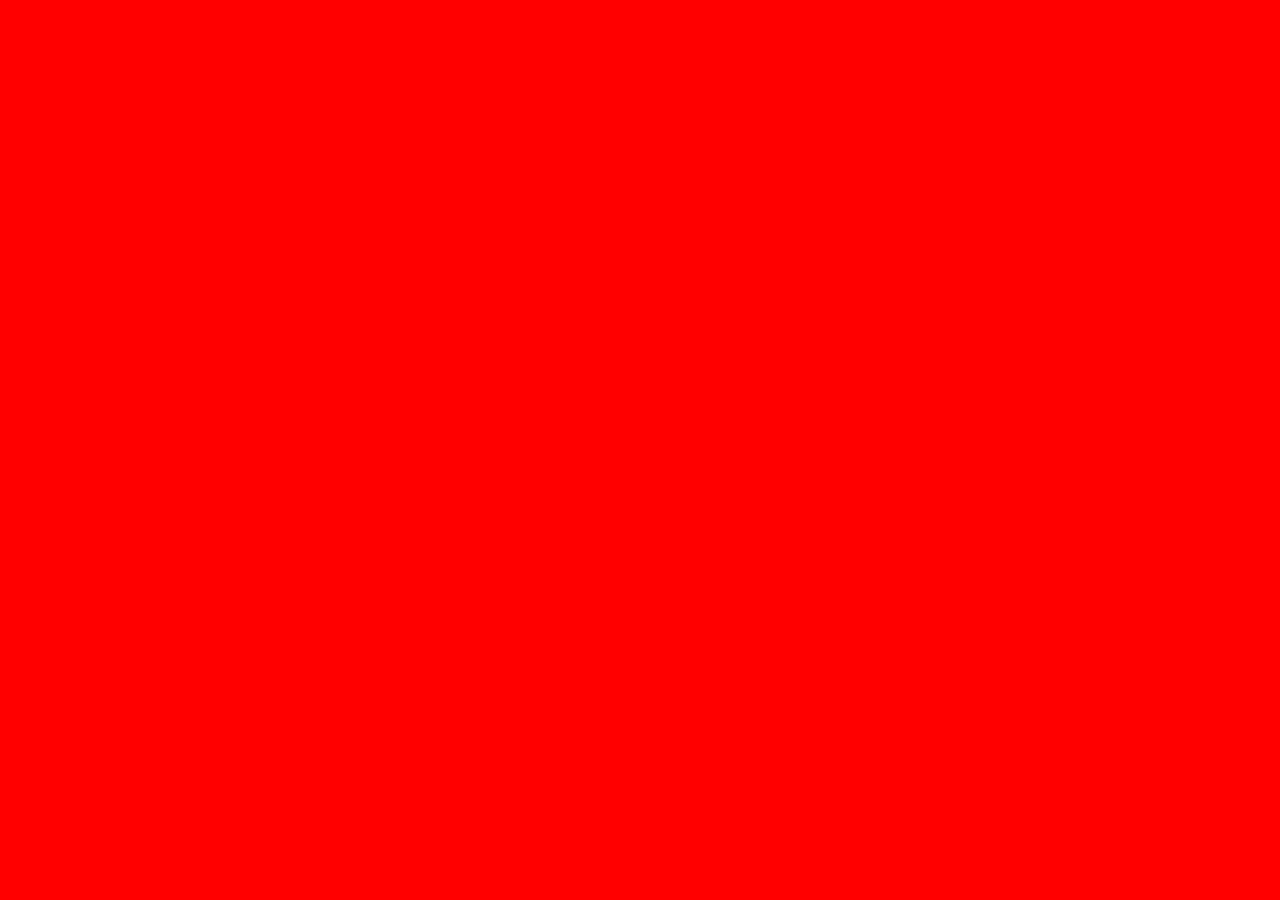
==== index.html @ 8cce42e2 "Initial commit" ====
<!DOCTYPE html>
<html lang="en">
<head>
    <meta charset="UTF-8">
    <meta name="viewport" content="width=device-width, initial-scale=1.0">
    <title>Document</title>
    <link rel="stylesheet" href="./assets/css/style.css">
</head>
<body>
    <script src="./assets/js/main.js"></script>
</body>
</html>
---- assets/css/style.css ----
body{
    background-color: red;
}
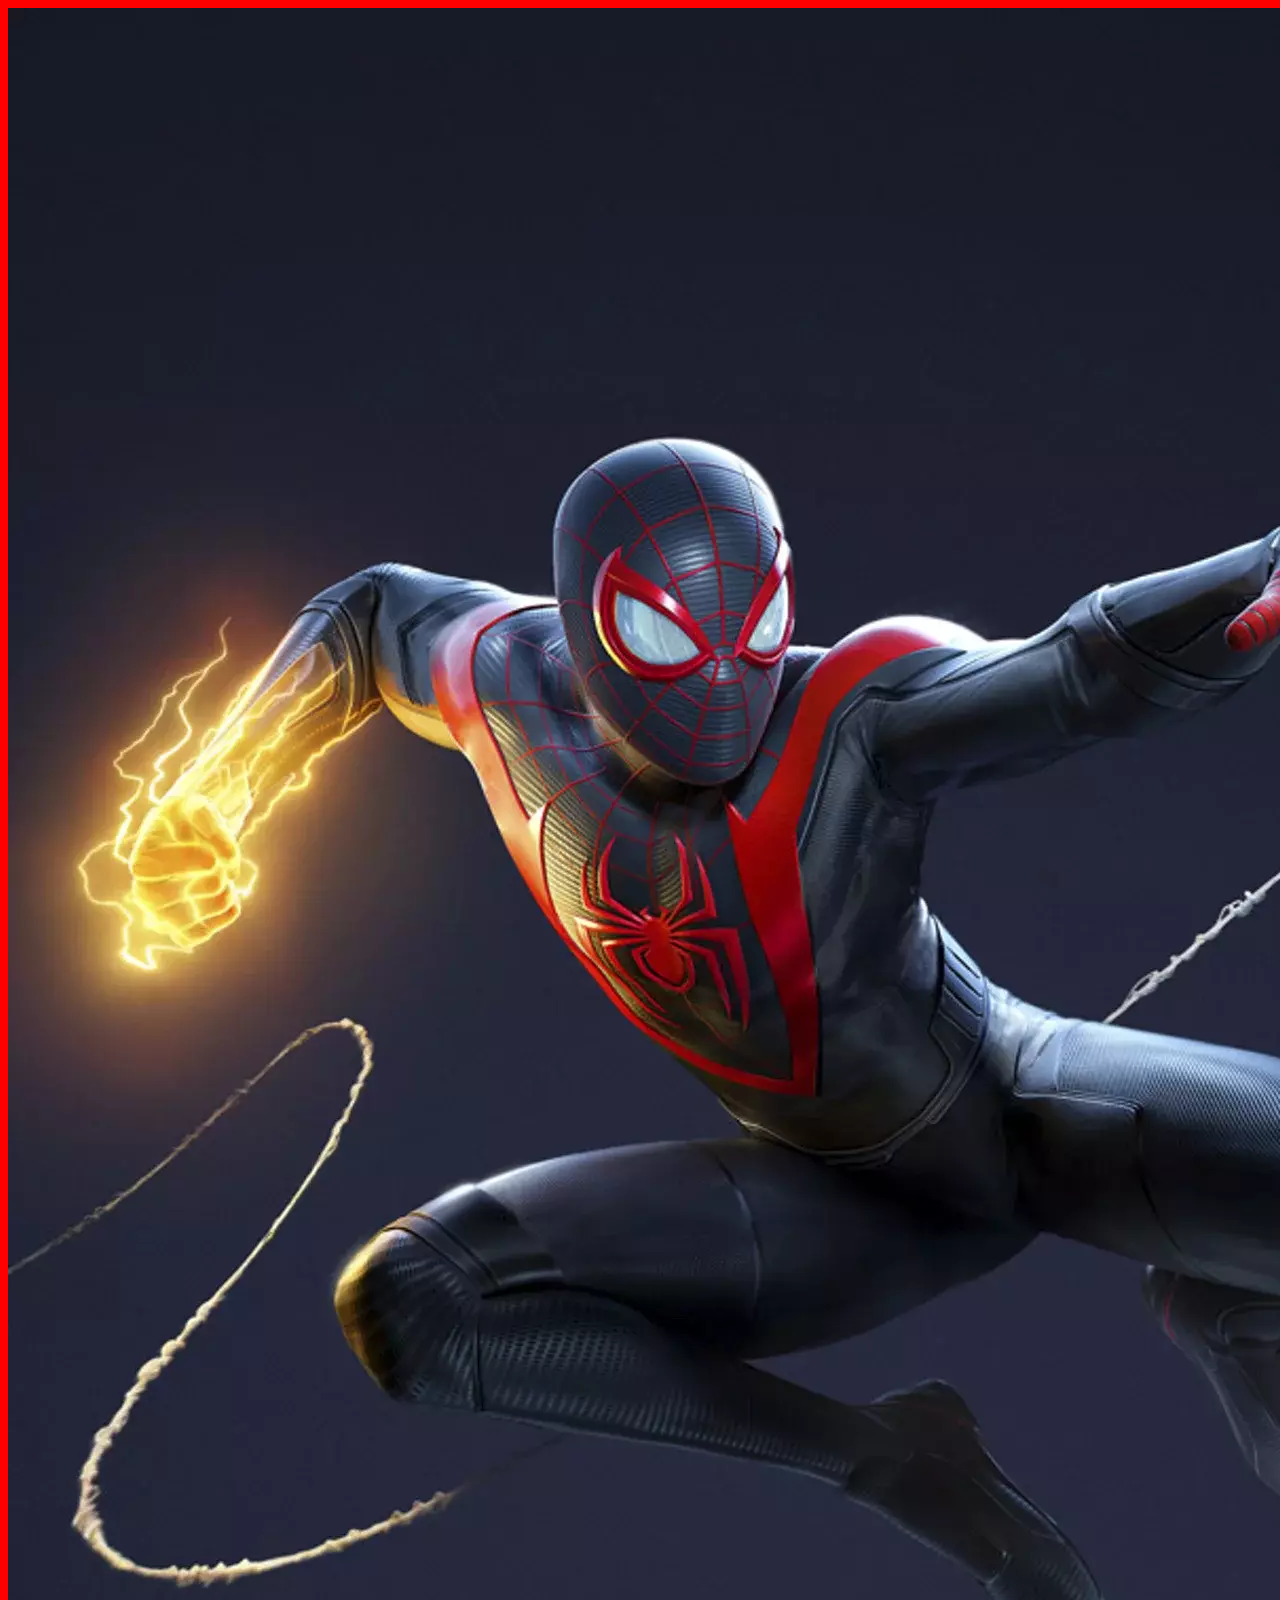
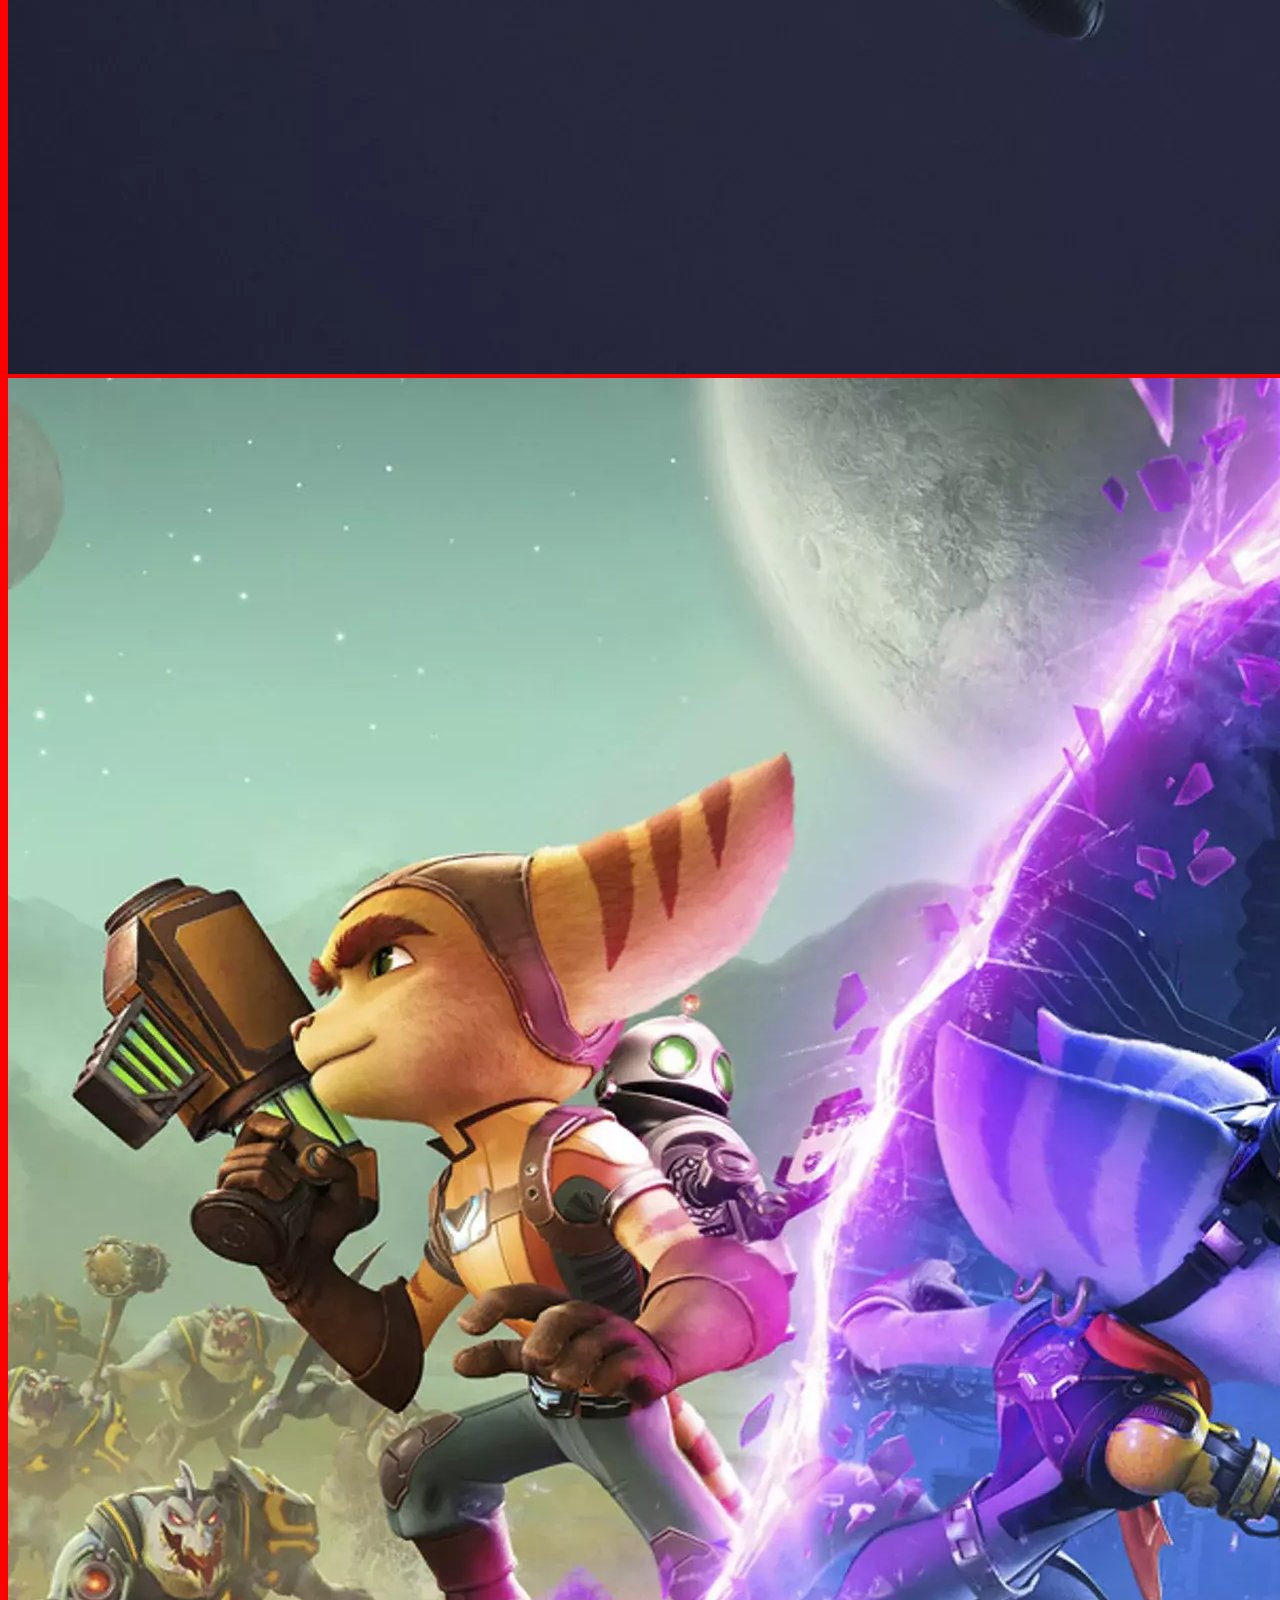
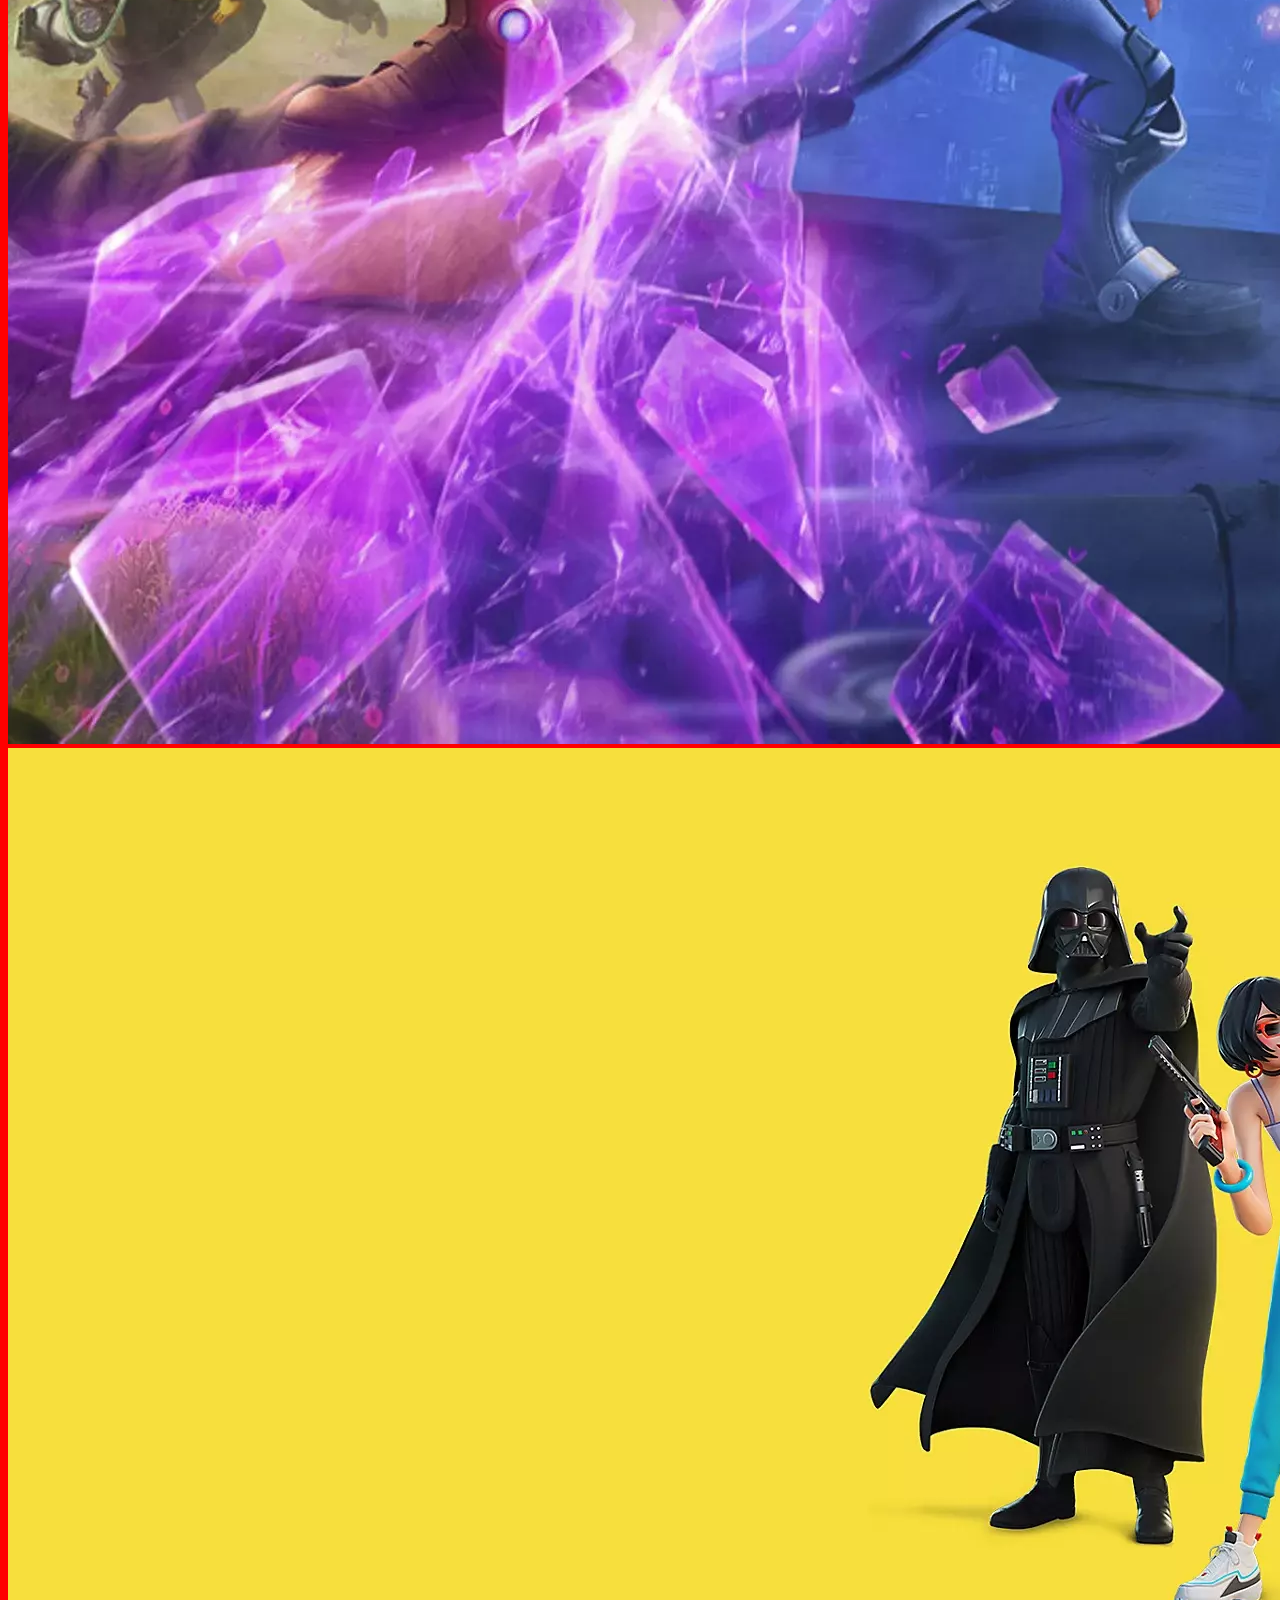
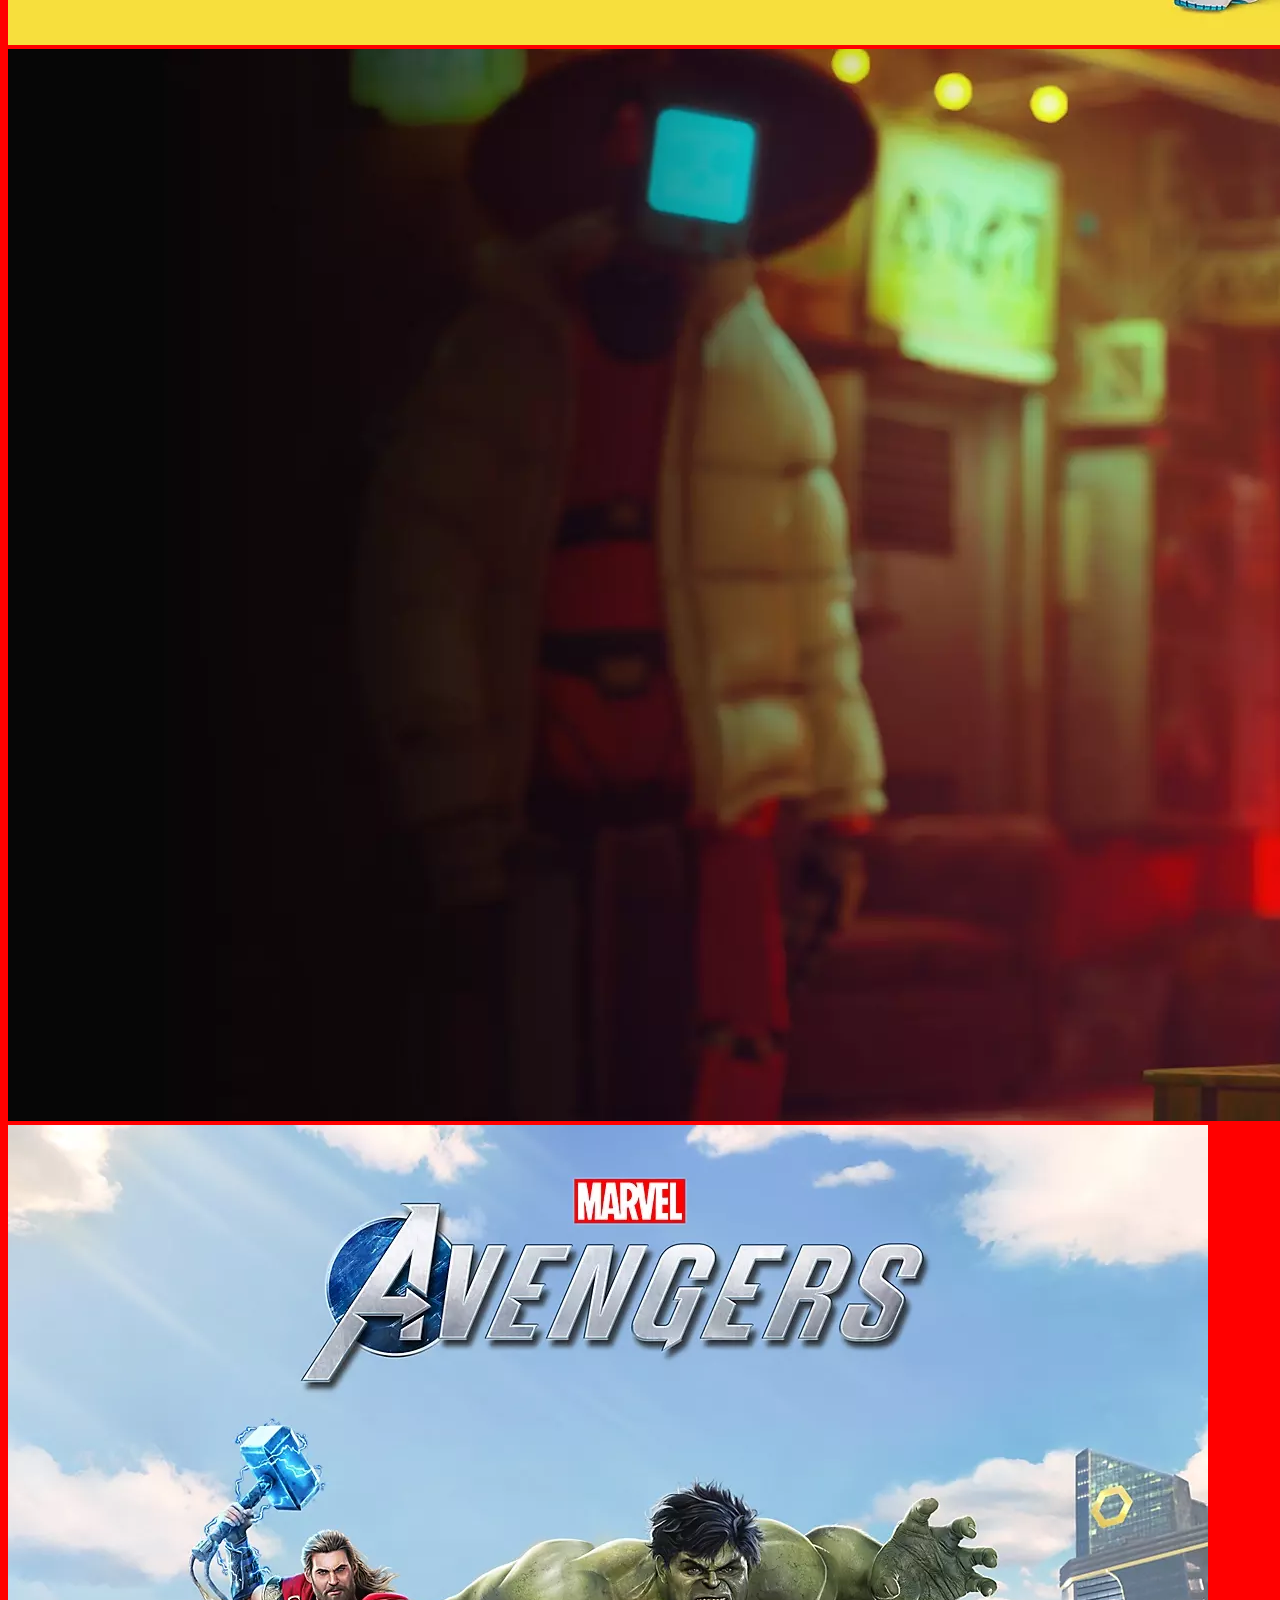
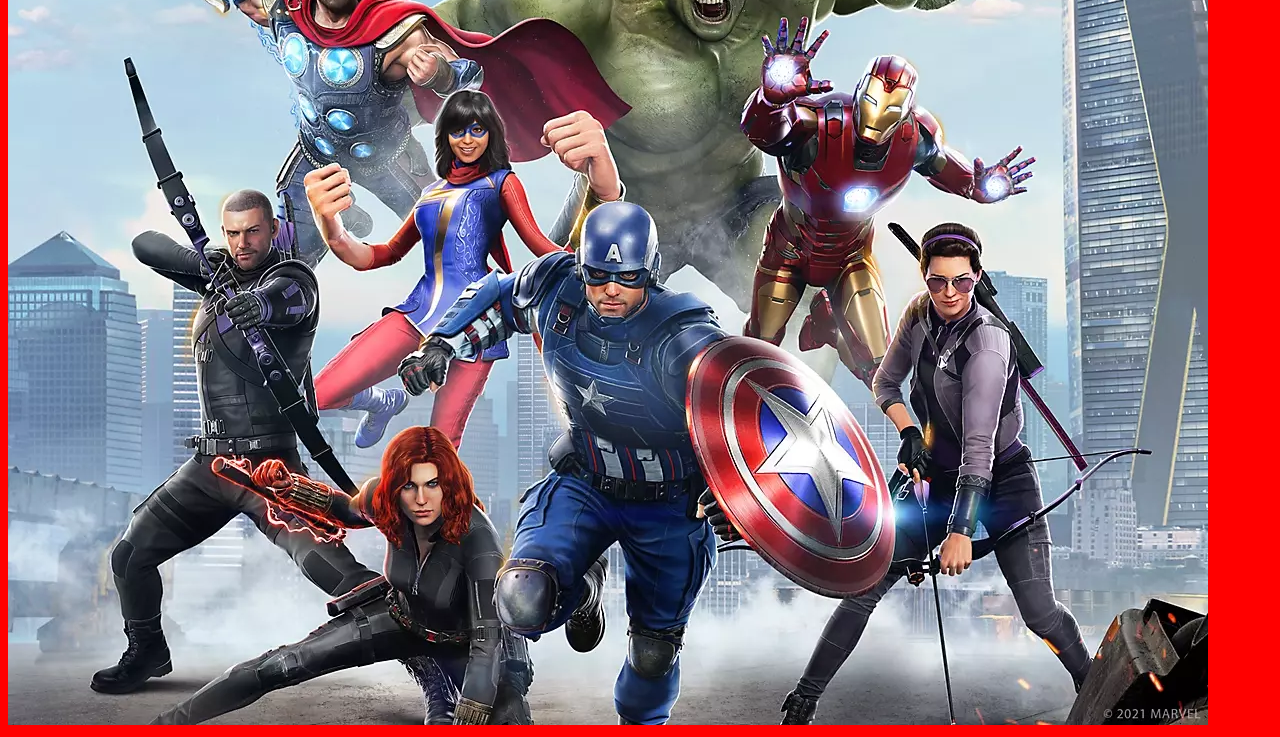
==== commit 1a3f99a7: "add image on .carousel" ====
--- a/index.html
+++ b/index.html
@@ -7,6 +7,15 @@
     <link rel="stylesheet" href="./assets/css/style.css">
 </head>
 <body>
+    <div class="container">
+        <div class="carousel">
+            <img src="./assets/img/01.webp" alt="">
+            <img src="./assets/img/02.webp" alt="">
+            <img src="./assets/img/03.webp" alt="">
+            <img src="./assets/img/04.webp" alt="">
+            <img src="./assets/img/05.webp" alt="">
+        </div>
+    </div>
     <script src="./assets/js/main.js"></script>
 </body>
 </html>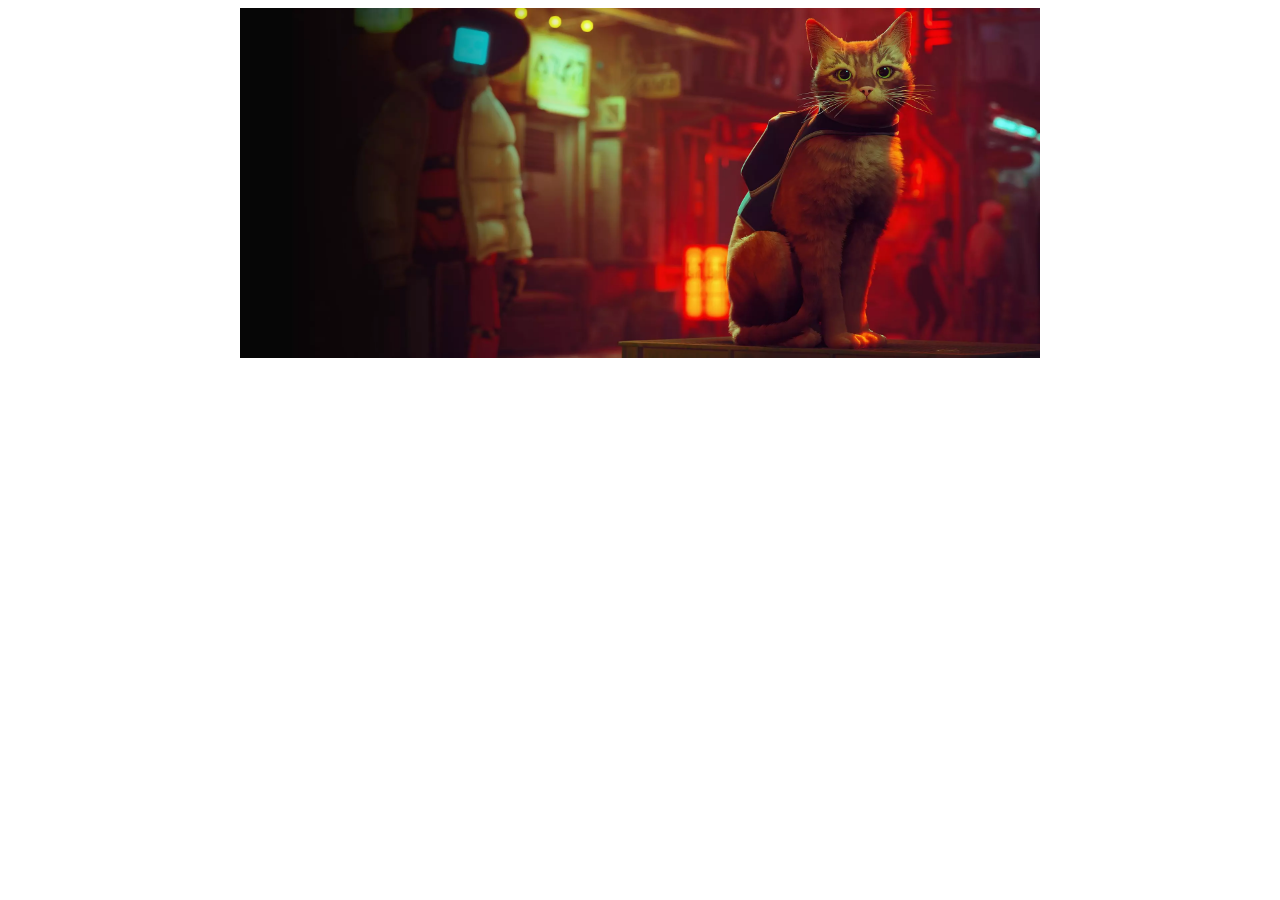
==== commit 485e7efe: "add style on img and carousel" ====
--- a/index.html
+++ b/index.html
@@ -9,10 +9,10 @@
 <body>
     <div class="container">
         <div class="carousel">
-            <img src="./assets/img/01.webp" alt="">
+            <img  src="./assets/img/01.webp" alt="">
             <img src="./assets/img/02.webp" alt="">
             <img src="./assets/img/03.webp" alt="">
-            <img src="./assets/img/04.webp" alt="">
+            <img class="active" src="./assets/img/04.webp" alt="">
             <img src="./assets/img/05.webp" alt="">
         </div>
     </div>
--- a/assets/css/style.css
+++ b/assets/css/style.css
@@ -1,3 +1,18 @@
-body{
-    background-color: red;
+
+.carousel{
+    width: 800px;
+    height: 350px;
+    margin: auto;
+
+    & img{
+        width: 100%;
+        height: 100%;
+        object-fit:fill;
+    }
+
+    
+}
+
+img:not(.active){
+    display: none;
 }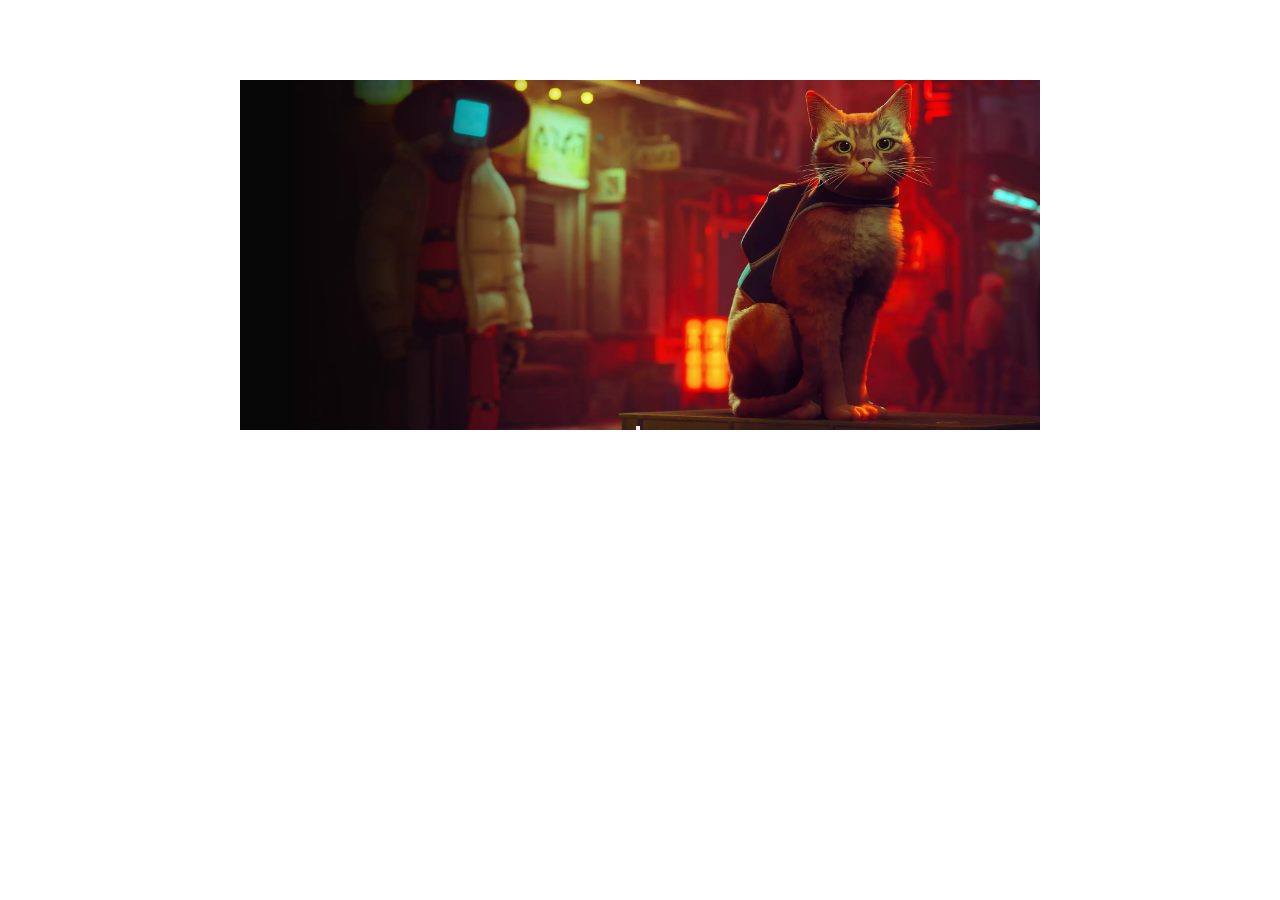
==== commit 3e5e7c16: "add buttons" ====
--- a/index.html
+++ b/index.html
@@ -5,16 +5,19 @@
     <meta name="viewport" content="width=device-width, initial-scale=1.0">
     <title>Document</title>
     <link rel="stylesheet" href="./assets/css/style.css">
+    <link rel="stylesheet" href="https://cdnjs.cloudflare.com/ajax/libs/font-awesome/6.5.1/css/all.min.css" integrity="sha512-DTOQO9RWCH3ppGqcWaEA1BIZOC6xxalwEsw9c2QQeAIftl+Vegovlnee1c9QX4TctnWMn13TZye+giMm8e2LwA==" crossorigin="anonymous" referrerpolicy="no-referrer" />
 </head>
 <body>
-    <div class="container">
-        <div class="carousel">
+    <div class="slider">
+        <div class="slides">
             <img  src="./assets/img/01.webp" alt="">
             <img src="./assets/img/02.webp" alt="">
             <img src="./assets/img/03.webp" alt="">
             <img class="active" src="./assets/img/04.webp" alt="">
             <img src="./assets/img/05.webp" alt="">
         </div>
+        <button class="button_up"><i class="fa fa-chevron-up" aria-hidden="true"></i></button>
+        <button class="button_down"><i class="fa fa-chevron-down" aria-hidden="true"></i></button>
     </div>
     <script src="./assets/js/main.js"></script>
 </body>
--- a/assets/css/style.css
+++ b/assets/css/style.css
@@ -1,13 +1,25 @@
+*{
+    margin: 0;
+    padding: 0;
+    box-sizing: border-box;
+}
+.slider{
+    width: 80%;
+max-width: 800px;
+height: 350px;
+margin: auto;
+position: relative;
+margin-top: 5rem;
+}
 
-.carousel{
-    width: 800px;
-    height: 350px;
-    margin: auto;
-
+.slides{
+   max-width: 100%;
+    height: 100%;
     & img{
         width: 100%;
-        height: 100%;
-        object-fit:fill;
+        max-height: 100%;
+        
+        display: block;
     }
 
     
@@ -15,4 +27,16 @@
 
 img:not(.active){
     display: none;
+}
+.button_up{
+    position: absolute;
+    top: 0;
+    right: 50%;
+
+}
+.button_down{
+    position: absolute;
+    bottom: 0;
+    right: 50%;
+
 }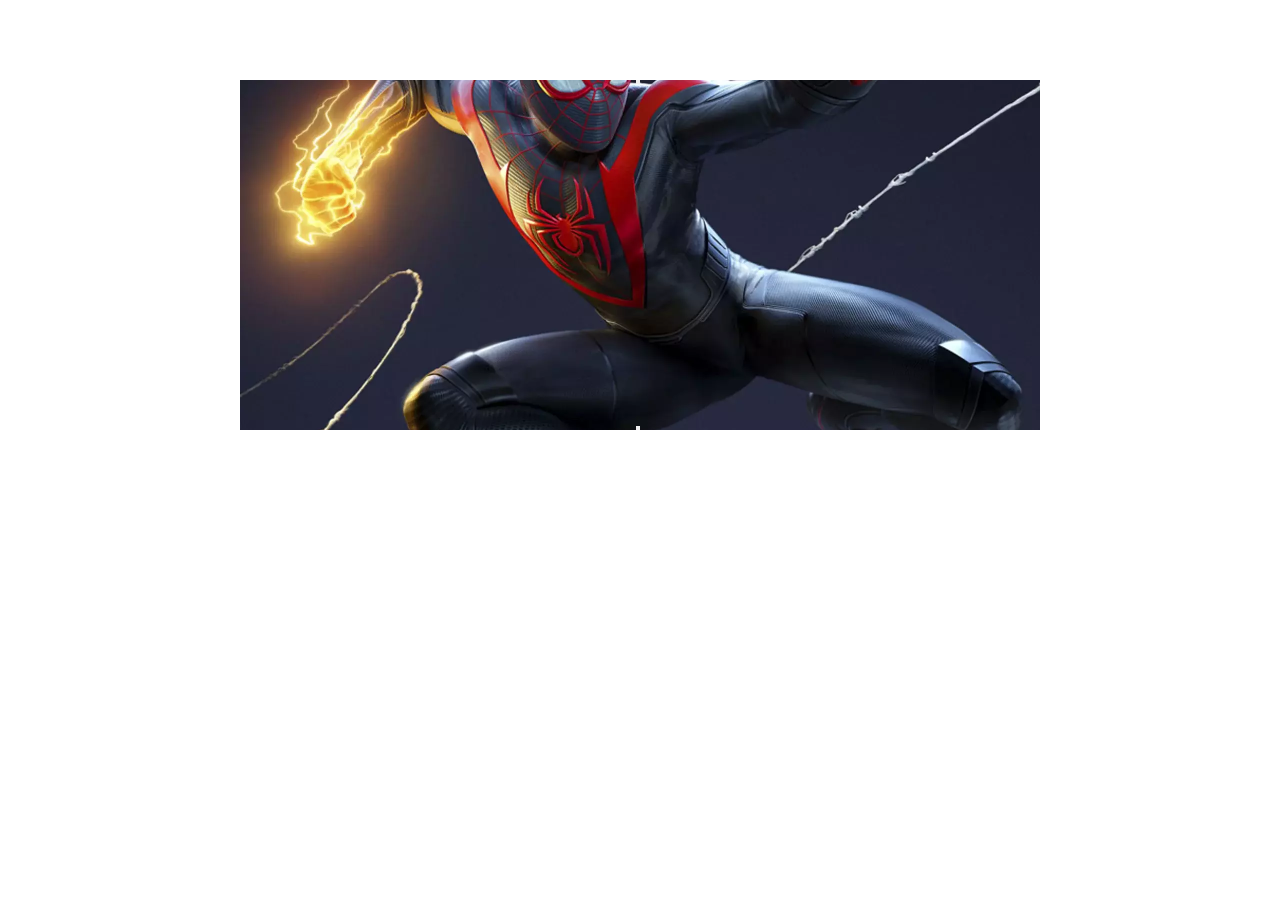
==== commit d089e6a5: "add image in DOM with only js" ====
--- a/index.html
+++ b/index.html
@@ -10,11 +10,7 @@
 <body>
     <div class="slider">
         <div class="slides">
-            <img  src="./assets/img/01.webp" alt="">
-            <img src="./assets/img/02.webp" alt="">
-            <img src="./assets/img/03.webp" alt="">
-            <img class="active" src="./assets/img/04.webp" alt="">
-            <img src="./assets/img/05.webp" alt="">
+            
         </div>
         <button class="button_up"><i class="fa fa-chevron-up" aria-hidden="true"></i></button>
         <button class="button_down"><i class="fa fa-chevron-down" aria-hidden="true"></i></button>
--- a/assets/css/style.css
+++ b/assets/css/style.css
@@ -15,10 +15,11 @@
 .slides{
    max-width: 100%;
     height: 100%;
+   
     & img{
         width: 100%;
         max-height: 100%;
-        
+        object-fit: cover;
         display: block;
     }
 
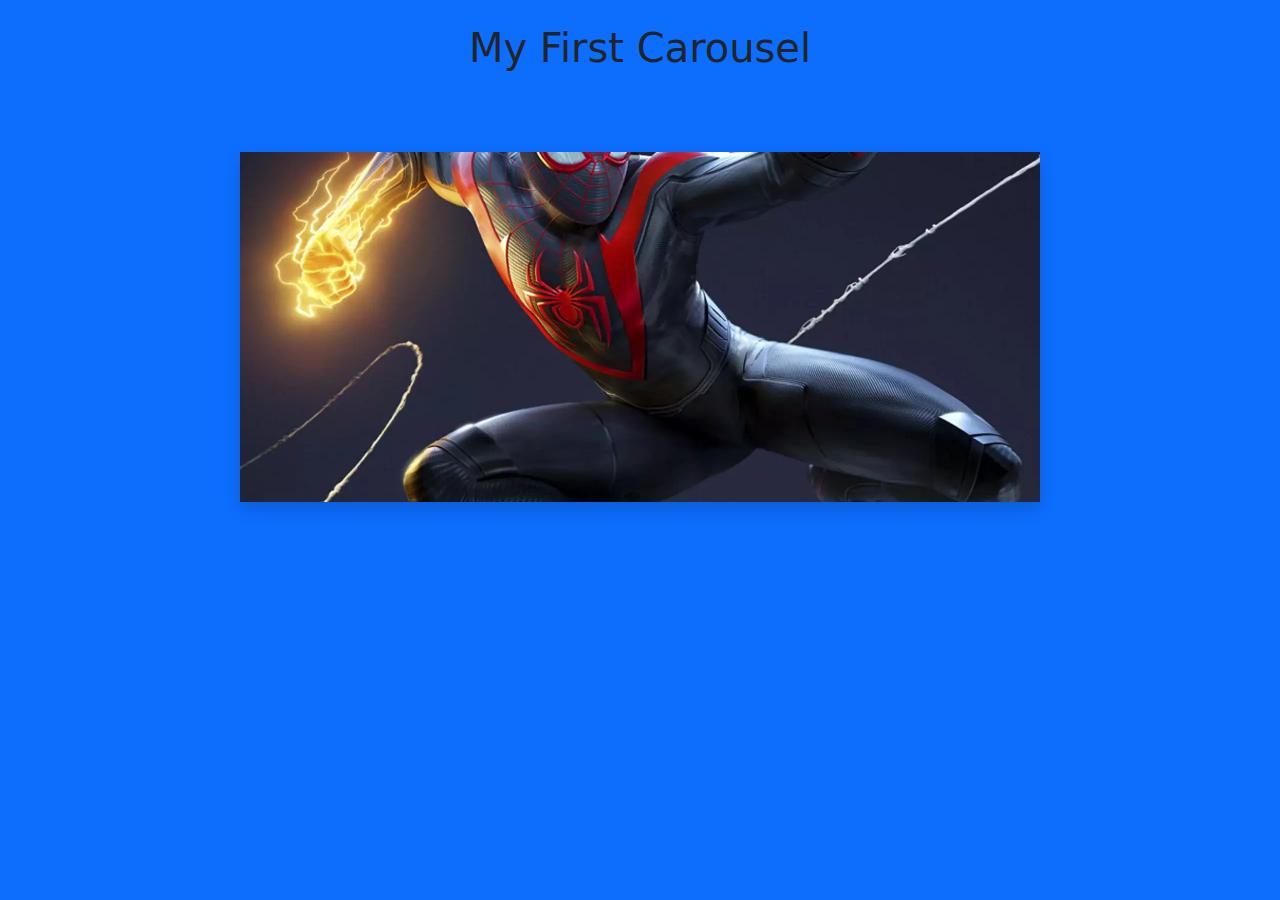
==== commit 0000a793: "add final style on page" ====
--- a/index.html
+++ b/index.html
@@ -4,11 +4,13 @@
     <meta charset="UTF-8">
     <meta name="viewport" content="width=device-width, initial-scale=1.0">
     <title>Document</title>
+    <link href="https://cdn.jsdelivr.net/npm/bootstrap@5.3.3/dist/css/bootstrap.min.css" rel="stylesheet" integrity="sha384-QWTKZyjpPEjISv5WaRU9OFeRpok6YctnYmDr5pNlyT2bRjXh0JMhjY6hW+ALEwIH" crossorigin="anonymous">
     <link rel="stylesheet" href="./assets/css/style.css">
     <link rel="stylesheet" href="https://cdnjs.cloudflare.com/ajax/libs/font-awesome/6.5.1/css/all.min.css" integrity="sha512-DTOQO9RWCH3ppGqcWaEA1BIZOC6xxalwEsw9c2QQeAIftl+Vegovlnee1c9QX4TctnWMn13TZye+giMm8e2LwA==" crossorigin="anonymous" referrerpolicy="no-referrer" />
 </head>
-<body>
-    <div class="slider">
+<body class="bg-primary">
+    <h1 class="text-center mt-4">My First Carousel</h1>
+    <div class="slider shadow">
         <div class="slides">
             
         </div>
--- a/assets/css/style.css
+++ b/assets/css/style.css
@@ -1,41 +1,56 @@
-*{
+* {
     margin: 0;
     padding: 0;
     box-sizing: border-box;
 }
-.slider{
+
+.slider {
     width: 80%;
-max-width: 800px;
-height: 350px;
-margin: auto;
-position: relative;
-margin-top: 5rem;
+    max-width: 800px;
+    height: 350px;
+    margin: auto;
+    position: relative;
+    margin-top: 5rem;
 }
 
-.slides{
-   max-width: 100%;
+.slides {
+    max-width: 100%;
     height: 100%;
-   
-    & img{
+
+    & img {
         width: 100%;
+        height: 100%;
         max-height: 100%;
         object-fit: cover;
         display: block;
     }
 
-    
+
 }
 
-img:not(.active){
+img:not(.active) {
     display: none;
+
+
 }
-.button_up{
+
+button {
+    padding: 5px 8px;
+    border-radius: 50%;
+    background-color: rgba(0, 0, 0, 0.346);
+    color: white;
+    border: none;
+}
+
+.button_up {
     position: absolute;
     top: 0;
     right: 50%;
 
+
 }
-.button_down{
+
+.button_down {
     position: absolute;
     bottom: 0;
     right: 50%;
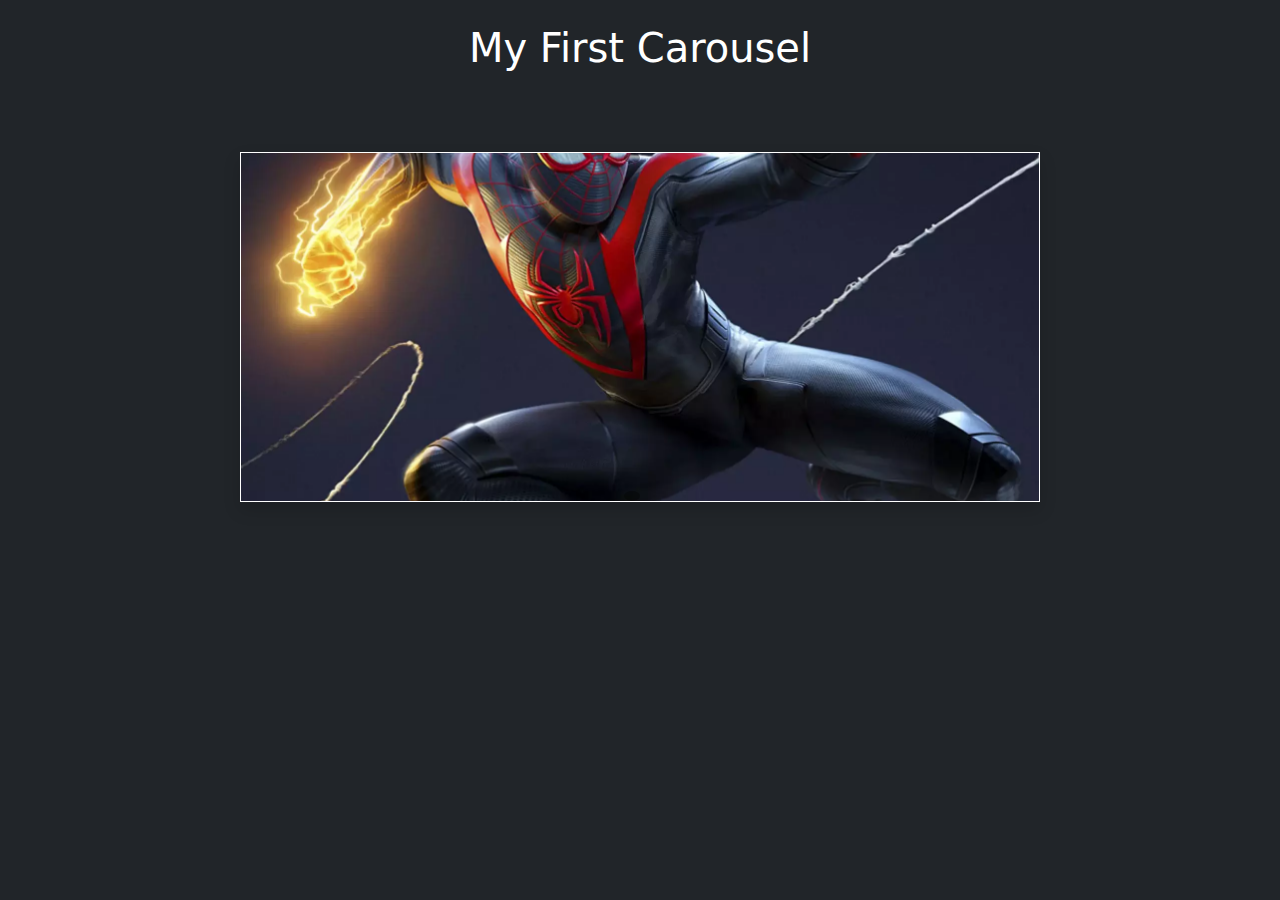
==== commit ce299445: "modify carousel style" ====
--- a/index.html
+++ b/index.html
@@ -8,9 +8,9 @@
     <link rel="stylesheet" href="./assets/css/style.css">
     <link rel="stylesheet" href="https://cdnjs.cloudflare.com/ajax/libs/font-awesome/6.5.1/css/all.min.css" integrity="sha512-DTOQO9RWCH3ppGqcWaEA1BIZOC6xxalwEsw9c2QQeAIftl+Vegovlnee1c9QX4TctnWMn13TZye+giMm8e2LwA==" crossorigin="anonymous" referrerpolicy="no-referrer" />
 </head>
-<body class="bg-primary">
-    <h1 class="text-center mt-4">My First Carousel</h1>
-    <div class="slider shadow">
+<body class="bg-dark">
+    <h1 class="text-center mt-4 text-white">My First Carousel</h1>
+    <div class="slider shadow border border-white">
         <div class="slides">
             
         </div>
